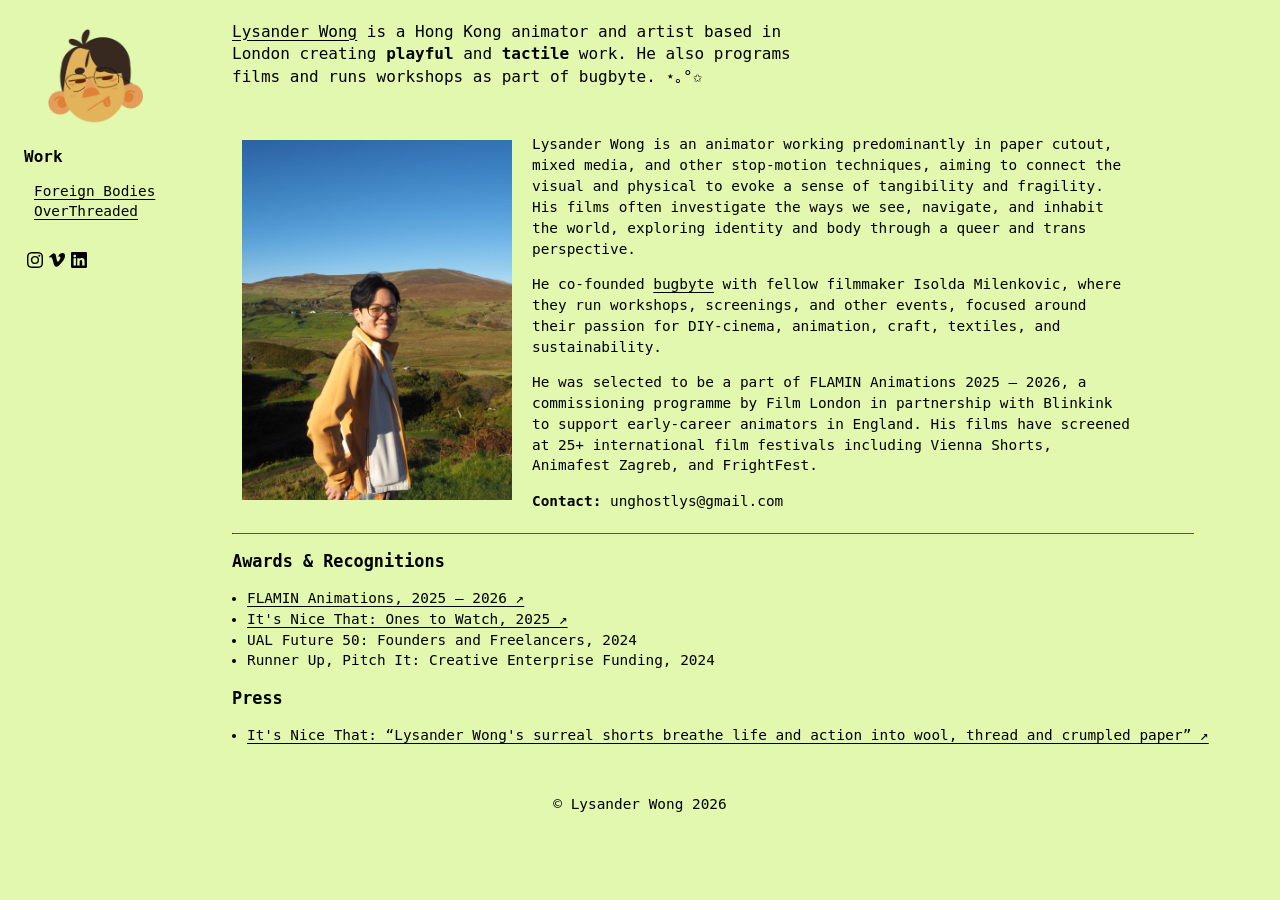
==== index.html @ e0de6a96 "Update index.html" ====
<!DOCTYPE html>
<html>
<head>
<meta charset="UTF-8"> 
<meta name="viewport" content="width=device-width, initial-scale=1">

<title>lysander wong</title>

<link rel="stylesheet" type="text/css" href="styles.css"> 

<!--bootstrap icons-->
<link rel="stylesheet" href="https://cdn.jsdelivr.net/npm/bootstrap-icons@1.13.1/font/bootstrap-icons.min.css">

<link rel="icon" type="image/png" sizes="32x32" href="../images/icon.png">
  
</head>

<div class="nav">
  <a href="javascript:void(0);" class="icon" onclick="myNavFunction()">
    <svg xmlns="http://www.w3.org/2000/svg" width="36" height="36" fill="currentColor" class="bi bi-list" viewBox="0 0 16 16">
      <path fill-rule="evenodd" d="M2.5 12a.5.5 0 0 1 .5-.5h10a.5.5 0 0 1 0 1H3a.5.5 0 0 1-.5-.5m0-4a.5.5 0 0 1 .5-.5h10a.5.5 0 0 1 0 1H3a.5.5 0 0 1-.5-.5m0-4a.5.5 0 0 1 .5-.5h10a.5.5 0 0 1 0 1H3a.5.5 0 0 1-.5-.5"/>
    </svg>
  </a>  
  <nav id="navLinks">
        <a href="/index.html"><img class="nav-image" src="images/icon.png"></a>
        <p class="navparent underline">Work</p>
        <ul class="projects">
            <li><a  class="underline" href="work/foreignbodies.html">Foreign Bodies</a></li>
            <li><a  class="underline" href="work/overthreaded.html">OverThreaded</a></li>
        </ul> 
        <!-- <a class="underline" href="/index.html">About</a> -->
        <br>
        <div class="social-icons">
          <a class="nav-icons" href="https://www.instagram.com/lysander_wong/">
            <svg xmlns="http://www.w3.org/2000/svg" width="16" height="16" fill="currentColor" class="bi bi-instagram" viewBox="0 0 16 16">
              <path d="M8 0C5.829 0 5.556.01 4.703.048 3.85.088 3.269.222 2.76.42a3.9 3.9 0 0 0-1.417.923A3.9 3.9 0 0 0 .42 2.76C.222 3.268.087 3.85.048 4.7.01 5.555 0 5.827 0 8.001c0 2.172.01 2.444.048 3.297.04.852.174 1.433.372 1.942.205.526.478.972.923 1.417.444.445.89.719 1.416.923.51.198 1.09.333 1.942.372C5.555 15.99 5.827 16 8 16s2.444-.01 3.298-.048c.851-.04 1.434-.174 1.943-.372a3.9 3.9 0 0 0 1.416-.923c.445-.445.718-.891.923-1.417.197-.509.332-1.09.372-1.942C15.99 10.445 16 10.173 16 8s-.01-2.445-.048-3.299c-.04-.851-.175-1.433-.372-1.941a3.9 3.9 0 0 0-.923-1.417A3.9 3.9 0 0 0 13.24.42c-.51-.198-1.092-.333-1.943-.372C10.443.01 10.172 0 7.998 0zm-.717 1.442h.718c2.136 0 2.389.007 3.232.046.78.035 1.204.166 1.486.275.373.145.64.319.92.599s.453.546.598.92c.11.281.24.705.275 1.485.039.843.047 1.096.047 3.231s-.008 2.389-.047 3.232c-.035.78-.166 1.203-.275 1.485a2.5 2.5 0 0 1-.599.919c-.28.28-.546.453-.92.598-.28.11-.704.24-1.485.276-.843.038-1.096.047-3.232.047s-2.39-.009-3.233-.047c-.78-.036-1.203-.166-1.485-.276a2.5 2.5 0 0 1-.92-.598 2.5 2.5 0 0 1-.6-.92c-.109-.281-.24-.705-.275-1.485-.038-.843-.046-1.096-.046-3.233s.008-2.388.046-3.231c.036-.78.166-1.204.276-1.486.145-.373.319-.64.599-.92s.546-.453.92-.598c.282-.11.705-.24 1.485-.276.738-.034 1.024-.044 2.515-.045zm4.988 1.328a.96.96 0 1 0 0 1.92.96.96 0 0 0 0-1.92m-4.27 1.122a4.109 4.109 0 1 0 0 8.217 4.109 4.109 0 0 0 0-8.217m0 1.441a2.667 2.667 0 1 1 0 5.334 2.667 2.667 0 0 1 0-5.334"/>
            </svg>
          </a>
          <a class="nav-icons" href="https://vimeo.com/lysanderwong">
            <svg xmlns="http://www.w3.org/2000/svg" width="16" height="16" fill="currentColor" class="bi bi-vimeo" viewBox="0 0 16 16">
              <path d="M15.992 4.204q-.106 2.334-3.262 6.393-3.263 4.243-5.522 4.243-1.4 0-2.367-2.583L3.55 7.523Q2.83 4.939 2.007 4.94q-.178.001-1.254.754L0 4.724a210 210 0 0 0 2.334-2.081q1.581-1.364 2.373-1.437 1.865-.185 2.298 2.553.466 2.952.646 3.666.54 2.447 1.186 2.445.5 0 1.508-1.587 1.006-1.587 1.077-2.415.144-1.37-1.077-1.37a3 3 0 0 0-1.185.261q1.183-3.86 4.508-3.756 2.466.075 2.324 3.2z"/>
            </svg>
          </a>
          <a class="nav-icons" href="https://www.linkedin.com/in/lysander-wong/">
            <svg xmlns="http://www.w3.org/2000/svg" width="16" height="16" fill="currentColor" class="bi bi-linkedin" viewBox="0 0 16 16">
              <path d="M0 1.146C0 .513.526 0 1.175 0h13.65C15.474 0 16 .513 16 1.146v13.708c0 .633-.526 1.146-1.175 1.146H1.175C.526 16 0 15.487 0 14.854zm4.943 12.248V6.169H2.542v7.225zm-1.2-8.212c.837 0 1.358-.554 1.358-1.248-.015-.709-.52-1.248-1.342-1.248S2.4 3.226 2.4 3.934c0 .694.521 1.248 1.327 1.248zm4.908 8.212V9.359c0-.216.016-.432.08-.586.173-.431.568-.878 1.232-.878.869 0 1.216.662 1.216 1.634v3.865h2.401V9.25c0-2.22-1.184-3.252-2.764-3.252-1.274 0-1.845.7-2.165 1.193v.025h-.016l.016-.025V6.169h-2.4c.03.678 0 7.225 0 7.225z"/>
            </svg>
          </a>
        </div>
  </nav>
</div>

<body>

<header class="header-paragraph main">
    <a class="underline" href="/index.html">Lysander Wong</a> is a Hong Kong animator and artist based in London creating <strong>playful</strong> and <strong>tactile</strong> work. He also programs films and runs workshops as part of bugbyte. ⋆｡°✩   
</header>

<br></br>

<div class="main">
  <div class="row">
    <div class="column leftcontent">
      <img class="bio-pic" src="images/bio.jpg">
    </div>
      <div class="column rightcontent">
        <p>Lysander Wong is an animator working predominantly in paper cutout, mixed media, and other stop-motion techniques, aiming to connect the visual and physical to evoke a sense of tangibility and fragility. His films often investigate the ways we see, navigate, and inhabit the world, exploring identity and body through a queer and trans perspective. </p>
        <p>He co-founded <a class="underline" href="https://bugbyte.studio/">bugbyte</a> with fellow filmmaker Isolda Milenkovic, where they run workshops, screenings, and other events, focused around their passion for DIY-cinema, animation, craft, textiles, and sustainability.</p>
        <p>He was selected to be a part of FLAMIN Animations 2025 &ndash; 2026, a commissioning programme by Film London in partnership with Blinkink to support early-career animators in England. His films have screened at 25+ international film festivals including Vienna Shorts, Animafest Zagreb, and FrightFest. </p>
        <p><strong>Contact:</strong> unghostlys@gmail.com</p>
      </div>
  </div>
  <hr class="linebreak">

  <h3>Awards &amp; Recognitions</h3>
  <ul class="awards">
    <li><a class="underline" targer="_blank" href="https://filmlondon.org.uk/flamin/flamin-animations/2025-2026">FLAMIN Animations, 2025 &ndash; 2026 ↗</a></li>    
    <li><a class="underline" target="_blank" href="https://www.itsnicethat.com/ones-to-watch-2025-showcase/lysander-wong">It&apos;s Nice That: Ones to Watch, 2025 ↗</a></li>
    <li>UAL Future 50: Founders and Freelancers, 2024</li>
    <li>Runner Up,  Pitch It: Creative Enterprise Funding, 2024</li>
  </ul>

  <h3>Press</h3>
  <ul class="awards">
    <li><a class="underline" target="_blank" href="https://www.itsnicethat.com/articles/lysander-wong-animation-ones-to-watch-discover-081225">It&apos;s Nice That: &ldquo;Lysander Wong&apos;s surreal shorts breathe life and action into wool, thread and crumpled paper&rdquo; ↗</a></li>
  </ul>

</div>

<script>
  function myNavFunction() {
    var x = document.getElementById("navLinks");
    if (x.style.display === "block") {
      x.style.display = "none";
    } else {
      x.style.display = "block";
    }
  }

  window.addEventListener("resize", function() {
    var x = document.getElementById("navLinks");
    if (document.documentElement.clientWidth > 670) {
      x.style.display = "block";
    } else {
      x.style.display = "none";
    }
  }, true);


</script>

</body>

<footer class="footer-text">
    <p>&copy;&nbsp;Lysander Wong 2026</p>
</footer>

</html>
---- styles.css ----
/* FONTS */
.inconsolata-semiexpanded {
  font-family: "Inconsolata", monospace;
  font-optical-sizing: auto;
  font-weight: 400;
  font-style: normal;
  font-variation-settings:
    "wdth" 112.5;
}

/* HEADER & FOOTER*/

.header-paragraph {
  font-size: 1rem;
  line-height: 1.4;
  margin-top: 1.3rem;
  max-width: 600px;
}

footer {
  margin-top: 3rem;
}

.footer-text {
  display: block;
  text-align: center;
}

/* NAV */
.nav {
  height: 100%;
  width: 12rem; 
  position: fixed;
  z-index: 1;
  top: 0;
  left: 0;
  overflow-x: hidden;
  padding-top: 1.3rem;
  padding-left: 1.5rem;
}

.nav a {
  display: block; 
  font-size: 0.9rem;
  line-height: 1.4;
}

.nav .projects a {
  padding-left: 10px;
}

.nav a:active {
  text-decoration: none;
}

.nav .navparent {
  font-weight: 600;
  font-size: 1rem;
  display: block;
  line-height: 1;
}

.nav-image {
  width: 7rem;
  display: block;
  margin-left: 1rem; 
}

.nav-icons {
  position: relative;
  float: left; 
  margin: 0px 3px;
}

.nav a.icon {
  display: none;
}

/* LINKS */
a {
  color: black;
}

a.underline {
	text-decoration: underline;
	text-underline-offset: 3px;
}

.arrow-link {
	text-decoration: none;
}

a:hover {
	color: orangered;
}

/* HEADINGS & ELEMENTS */

ul {
	list-style: none;
	padding: 0;
}

p {
  line-height: 1.45;
}

h3 {
  font-weight: 600px;
}

hr {
  display: block;
  border-color: black;
  border-top: 1px;
}

li {
  line-height: 1.45;
}

.linebreak {
  max-width: 60rem;
  margin-left: 0px;
}

ul.awards {
  line-height: 1.45;
  list-style-type: disc;
  margin-left: 15px;
}

.centered {
  text-align: center;
}

.year {
  font-size: 0.7rem;
  font-weight: 700px;
  color: rgb(140, 156, 106);
}

/* MAIN */

.main {
  margin-left: 14rem;
  margin-right: 1rem;
}

body {
  font-family: "Inconsolata", monospace;
  font-size: 0.9rem;
  background-color: rgb(225, 248, 174);
}

.column {
  float: left;
}

.film-page-column {
  float: left;
}

.row:after {
  content: "";
  display: table;
  clear: both;
}

.leftcontent {
  width: 40%;
  max-width: 300px;
}

.rightcontent {
  width: 60%;
  max-width: 600px;
  /* padding-top: 10px; */
}

.bio-pic {
  display: block;
  width: 90%;
  max-width: 300px;
  padding: 20px 20px 20px 10px; 
}

.film-stills-main {
  width: 100%;
  max-width: 600px;
  display: block; 
}

.film-page {
  display: block;
}

.leftcontent-film {
  width: 50%;
  max-width: 600px;
}

.rightcontent-film {
  width: 45%;
  max-width: 500px;
  margin-left: 2.5rem;
  margin-top: 2.5rem;
}

li.selection-list {
  padding-bottom: 0.6em;
}


@media screen and (max-width: 1060px) {
  .film-page-column {
    width: 100%; 
  }
  .rightcontent-film {
    width: 100%;
    max-width: 600px;
    margin-left: 0px; 
    margin-top: 10px;
  }
}

@media screen and (max-width: 800px) {
  .column {
    width: 100%;
  }
  .leftcontent {
    max-width: none; 
  }
  .bio-pic {
    display: block;
    margin: auto;
  }
}

@media screen and (max-width: 670px) {
  .nav {
    width: 100%;
    height: auto; 
    position: relative;
    margin-top: -1rem;
  }
  .nav a {
    float: none;
    text-align: center;
  }
  #navLinks {
    display: none;
    margin-top: 45px;
  }
  .nav .navparent {
    display: none;
  }   
  .nav-image {
    display: none;
  }
  .main {
    margin-left: 1rem;
  }
  li {
    margin-bottom: 7px;
  }
  .social-icons a {
    width: 0.4rem; 
    /* float: left; */
    display: inline-block;
    padding: 0 0.4rem;
  }
  #navLinks div {
    position: relative;
    display: block;
    text-align: center;
  }
  .nav a.icon {
    display: block;
    float: left; 
  }
}
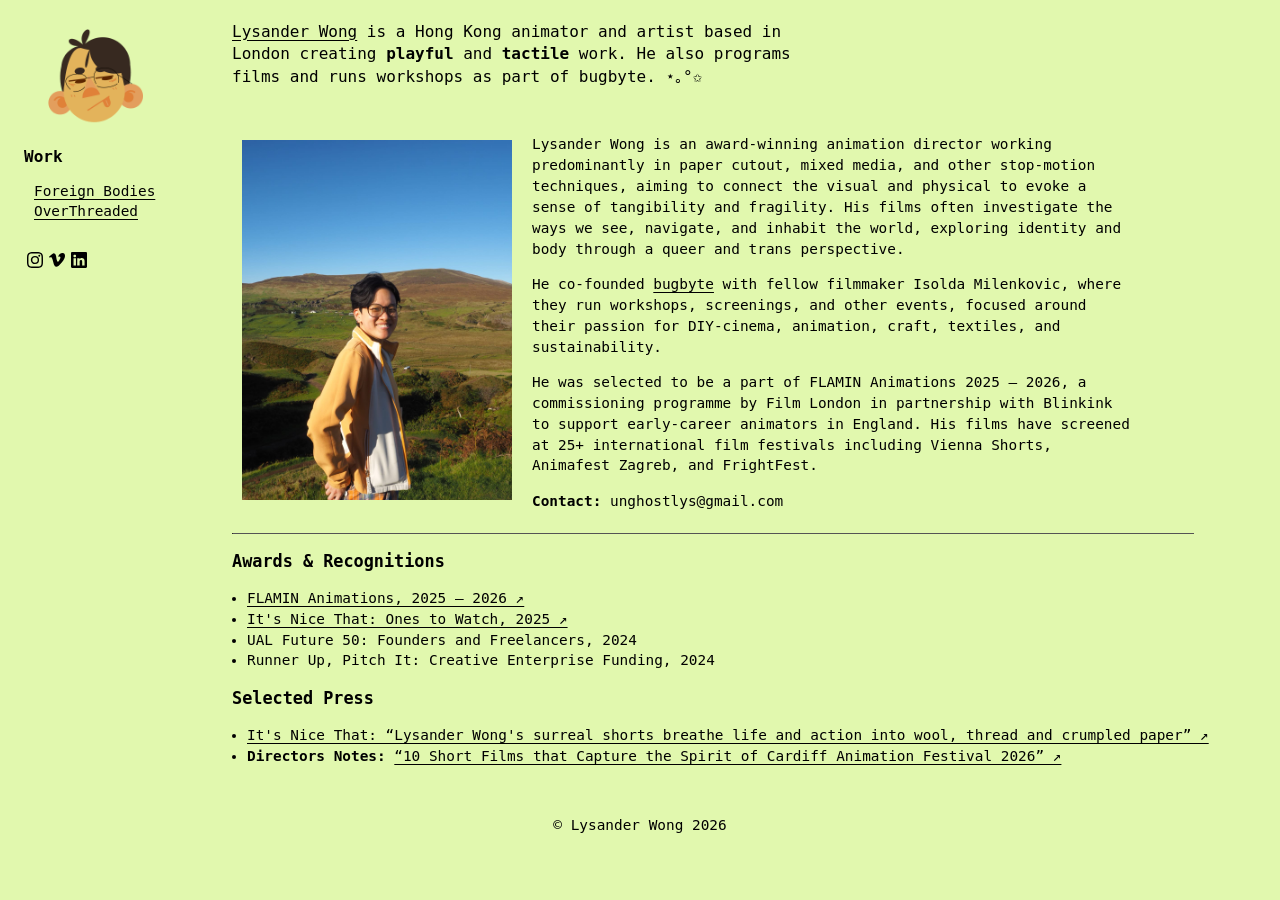
==== commit a35aca2c: "Update index.html" ====
--- a/index.html
+++ b/index.html
@@ -64,7 +64,7 @@
       <img class="bio-pic" src="images/bio.jpg">
     </div>
       <div class="column rightcontent">
-        <p>Lysander Wong is an animator working predominantly in paper cutout, mixed media, and other stop-motion techniques, aiming to connect the visual and physical to evoke a sense of tangibility and fragility. His films often investigate the ways we see, navigate, and inhabit the world, exploring identity and body through a queer and trans perspective. </p>
+        <p>Lysander Wong is an award-winning animation director working predominantly in paper cutout, mixed media, and other stop-motion techniques, aiming to connect the visual and physical to evoke a sense of tangibility and fragility. His films often investigate the ways we see, navigate, and inhabit the world, exploring identity and body through a queer and trans perspective. </p>
         <p>He co-founded <a class="underline" href="https://bugbyte.studio/">bugbyte</a> with fellow filmmaker Isolda Milenkovic, where they run workshops, screenings, and other events, focused around their passion for DIY-cinema, animation, craft, textiles, and sustainability.</p>
         <p>He was selected to be a part of FLAMIN Animations 2025 &ndash; 2026, a commissioning programme by Film London in partnership with Blinkink to support early-career animators in England. His films have screened at 25+ international film festivals including Vienna Shorts, Animafest Zagreb, and FrightFest. </p>
         <p><strong>Contact:</strong> unghostlys@gmail.com</p>
@@ -80,9 +80,10 @@
     <li>Runner Up,  Pitch It: Creative Enterprise Funding, 2024</li>
   </ul>
 
-  <h3>Press</h3>
+  <h3>Selected Press</h3>
   <ul class="awards">
     <li><a class="underline" target="_blank" href="https://www.itsnicethat.com/articles/lysander-wong-animation-ones-to-watch-discover-081225">It&apos;s Nice That: &ldquo;Lysander Wong&apos;s surreal shorts breathe life and action into wool, thread and crumpled paper&rdquo; ↗</a></li>
+    <li><b>Directors Notes:</b> <a class="underline" target="_blank" href="https://www.itsnicethat.com/articles/lysander-wong-animation-ones-to-watch-discover-081225">&ldquo;10 Short Films that Capture the Spirit of Cardiff Animation Festival 2026&rdquo; ↗</a></li>
   </ul>
 
 </div>
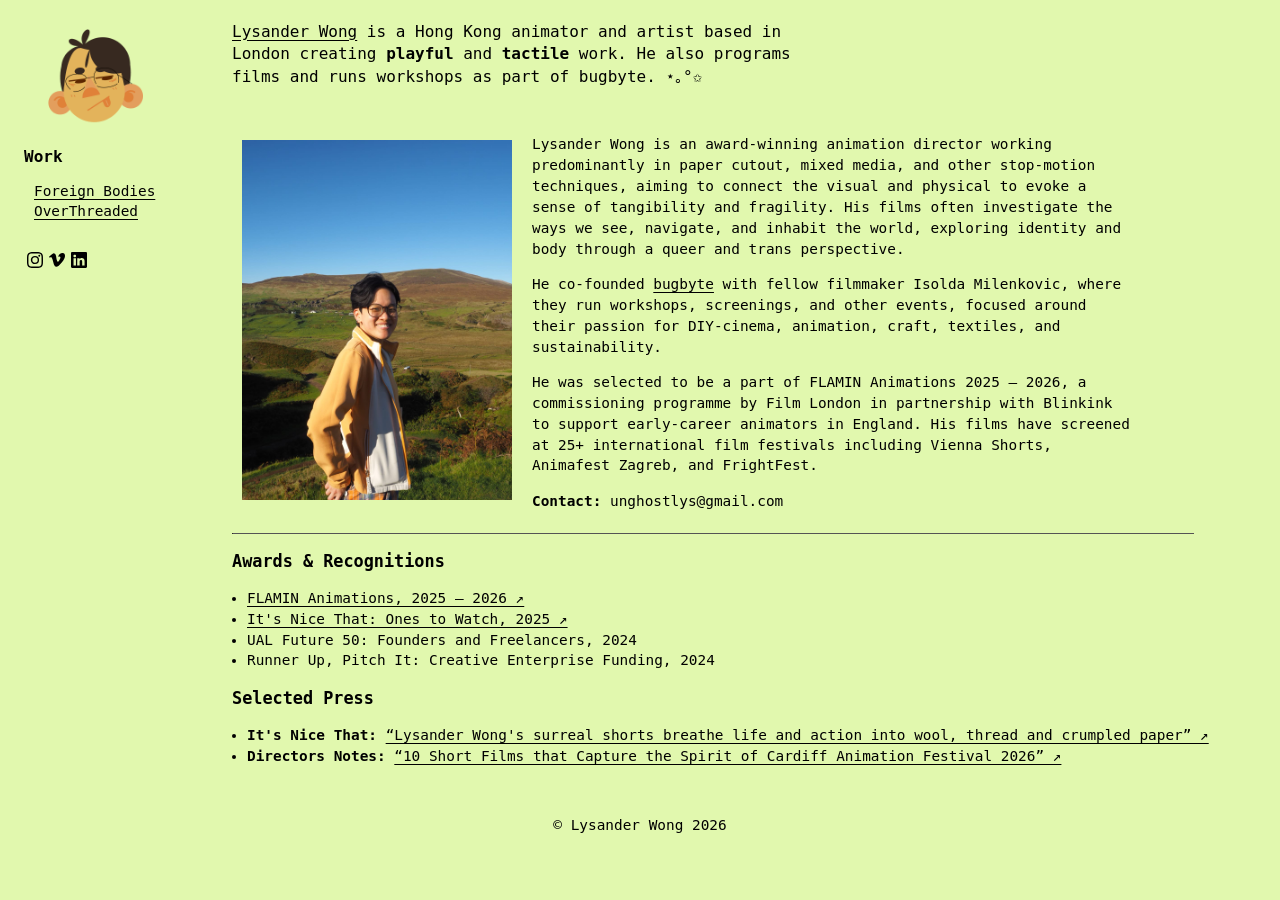
==== commit e11d335a: "Update index.html" ====
--- a/index.html
+++ b/index.html
@@ -82,7 +82,7 @@
 
   <h3>Selected Press</h3>
   <ul class="awards">
-    <li><a class="underline" target="_blank" href="https://www.itsnicethat.com/articles/lysander-wong-animation-ones-to-watch-discover-081225">It&apos;s Nice That: &ldquo;Lysander Wong&apos;s surreal shorts breathe life and action into wool, thread and crumpled paper&rdquo; ↗</a></li>
+    <li><b>It&apos;s Nice That:</b> <a class="underline" target="_blank" href="https://www.itsnicethat.com/articles/lysander-wong-animation-ones-to-watch-discover-081225">&ldquo;Lysander Wong&apos;s surreal shorts breathe life and action into wool, thread and crumpled paper&rdquo; ↗</a></li>
     <li><b>Directors Notes:</b> <a class="underline" target="_blank" href="https://www.itsnicethat.com/articles/lysander-wong-animation-ones-to-watch-discover-081225">&ldquo;10 Short Films that Capture the Spirit of Cardiff Animation Festival 2026&rdquo; ↗</a></li>
   </ul>
 
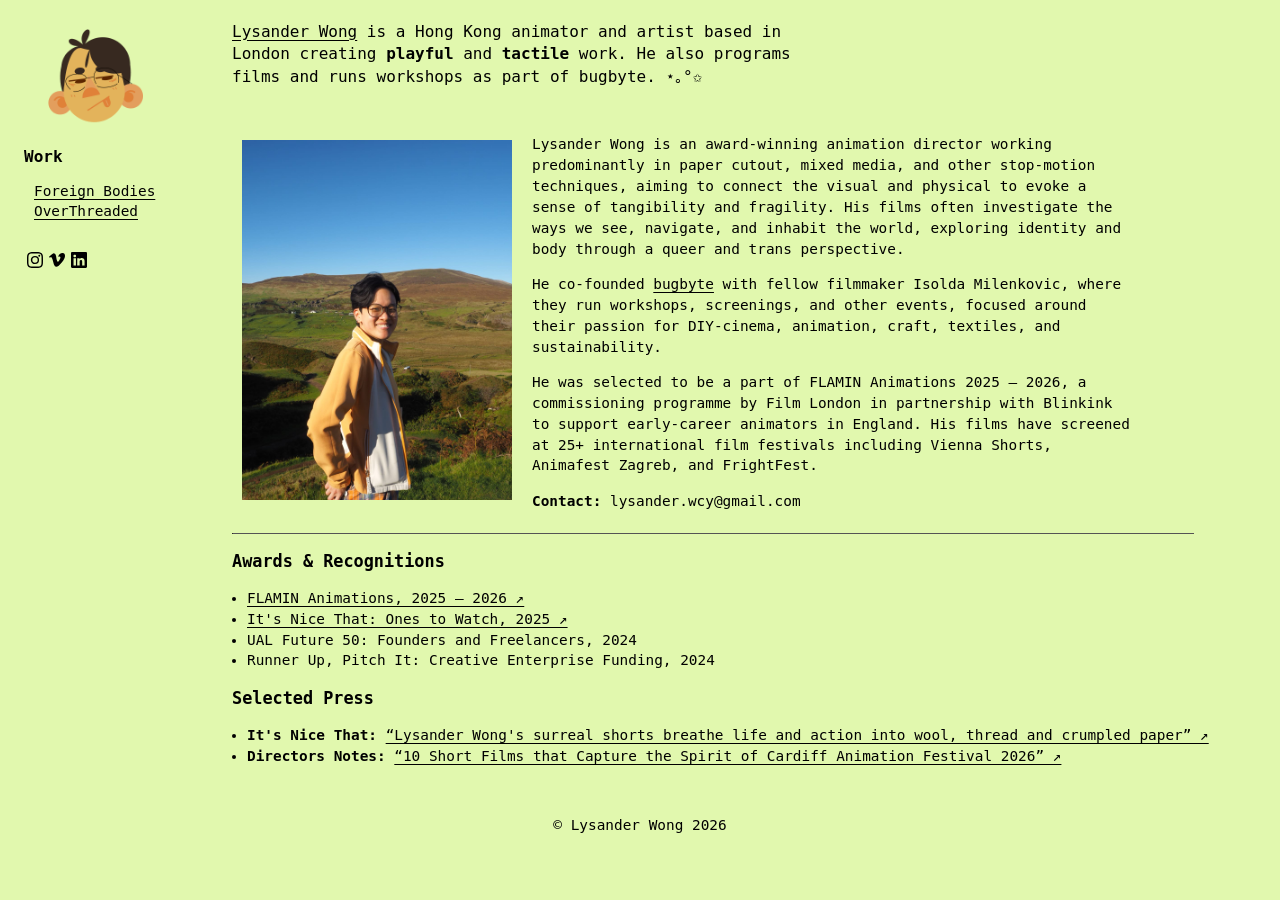
==== commit 6d45579c: "Update index.html" ====
--- a/index.html
+++ b/index.html
@@ -67,7 +67,7 @@
         <p>Lysander Wong is an award-winning animation director working predominantly in paper cutout, mixed media, and other stop-motion techniques, aiming to connect the visual and physical to evoke a sense of tangibility and fragility. His films often investigate the ways we see, navigate, and inhabit the world, exploring identity and body through a queer and trans perspective. </p>
         <p>He co-founded <a class="underline" href="https://bugbyte.studio/">bugbyte</a> with fellow filmmaker Isolda Milenkovic, where they run workshops, screenings, and other events, focused around their passion for DIY-cinema, animation, craft, textiles, and sustainability.</p>
         <p>He was selected to be a part of FLAMIN Animations 2025 &ndash; 2026, a commissioning programme by Film London in partnership with Blinkink to support early-career animators in England. His films have screened at 25+ international film festivals including Vienna Shorts, Animafest Zagreb, and FrightFest. </p>
-        <p><strong>Contact:</strong> unghostlys@gmail.com</p>
+        <p><strong>Contact:</strong> lysander.wcy@gmail.com</p>
       </div>
   </div>
   <hr class="linebreak">
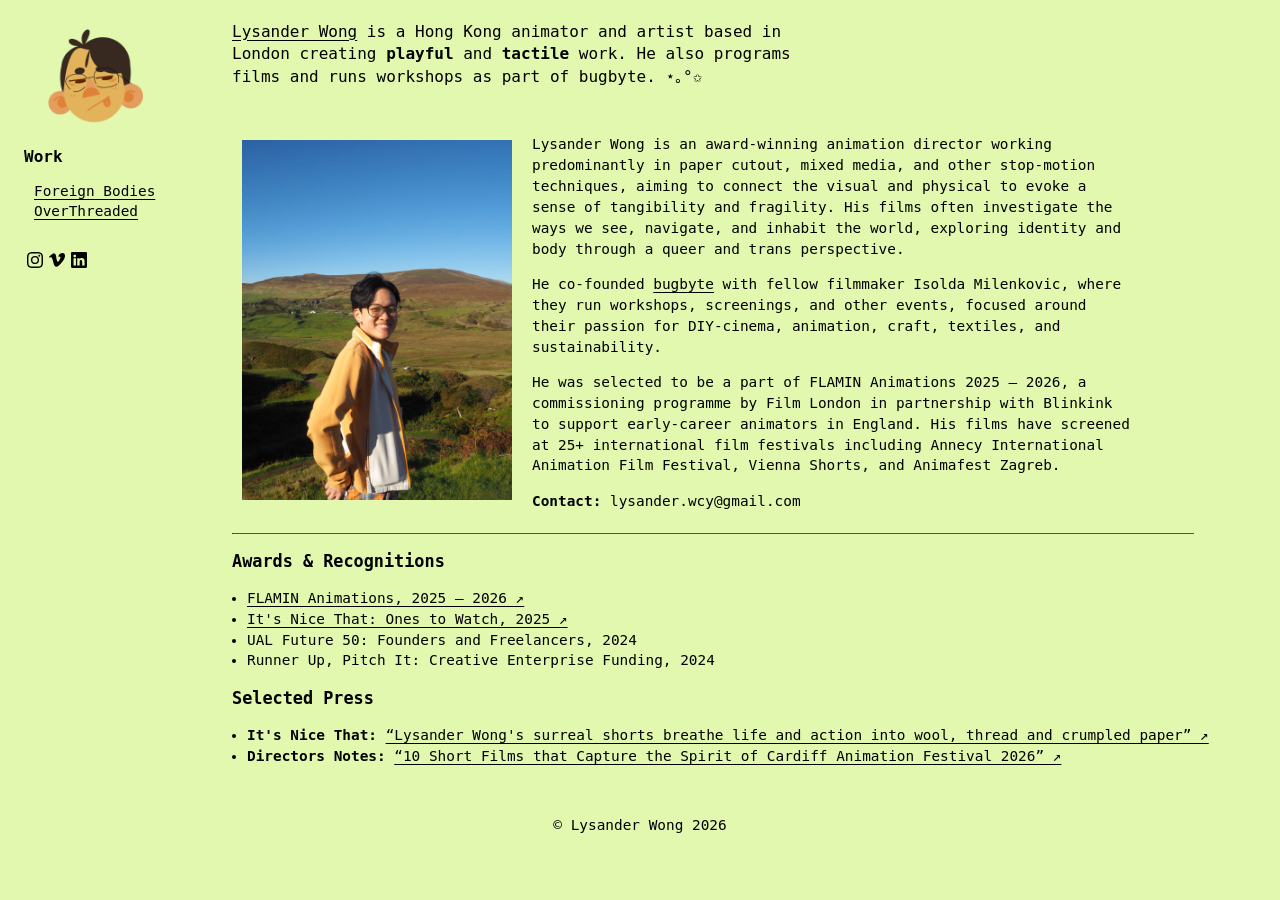
==== commit d2e096bb: "Update index.html" ====
--- a/index.html
+++ b/index.html
@@ -66,7 +66,7 @@
       <div class="column rightcontent">
         <p>Lysander Wong is an award-winning animation director working predominantly in paper cutout, mixed media, and other stop-motion techniques, aiming to connect the visual and physical to evoke a sense of tangibility and fragility. His films often investigate the ways we see, navigate, and inhabit the world, exploring identity and body through a queer and trans perspective. </p>
         <p>He co-founded <a class="underline" href="https://bugbyte.studio/">bugbyte</a> with fellow filmmaker Isolda Milenkovic, where they run workshops, screenings, and other events, focused around their passion for DIY-cinema, animation, craft, textiles, and sustainability.</p>
-        <p>He was selected to be a part of FLAMIN Animations 2025 &ndash; 2026, a commissioning programme by Film London in partnership with Blinkink to support early-career animators in England. His films have screened at 25+ international film festivals including Vienna Shorts, Animafest Zagreb, and FrightFest. </p>
+        <p>He was selected to be a part of FLAMIN Animations 2025 &ndash; 2026, a commissioning programme by Film London in partnership with Blinkink to support early-career animators in England. His films have screened at 25+ international film festivals including Annecy International Animation Film Festival, Vienna Shorts, and Animafest Zagreb. </p>
         <p><strong>Contact:</strong> lysander.wcy@gmail.com</p>
       </div>
   </div>
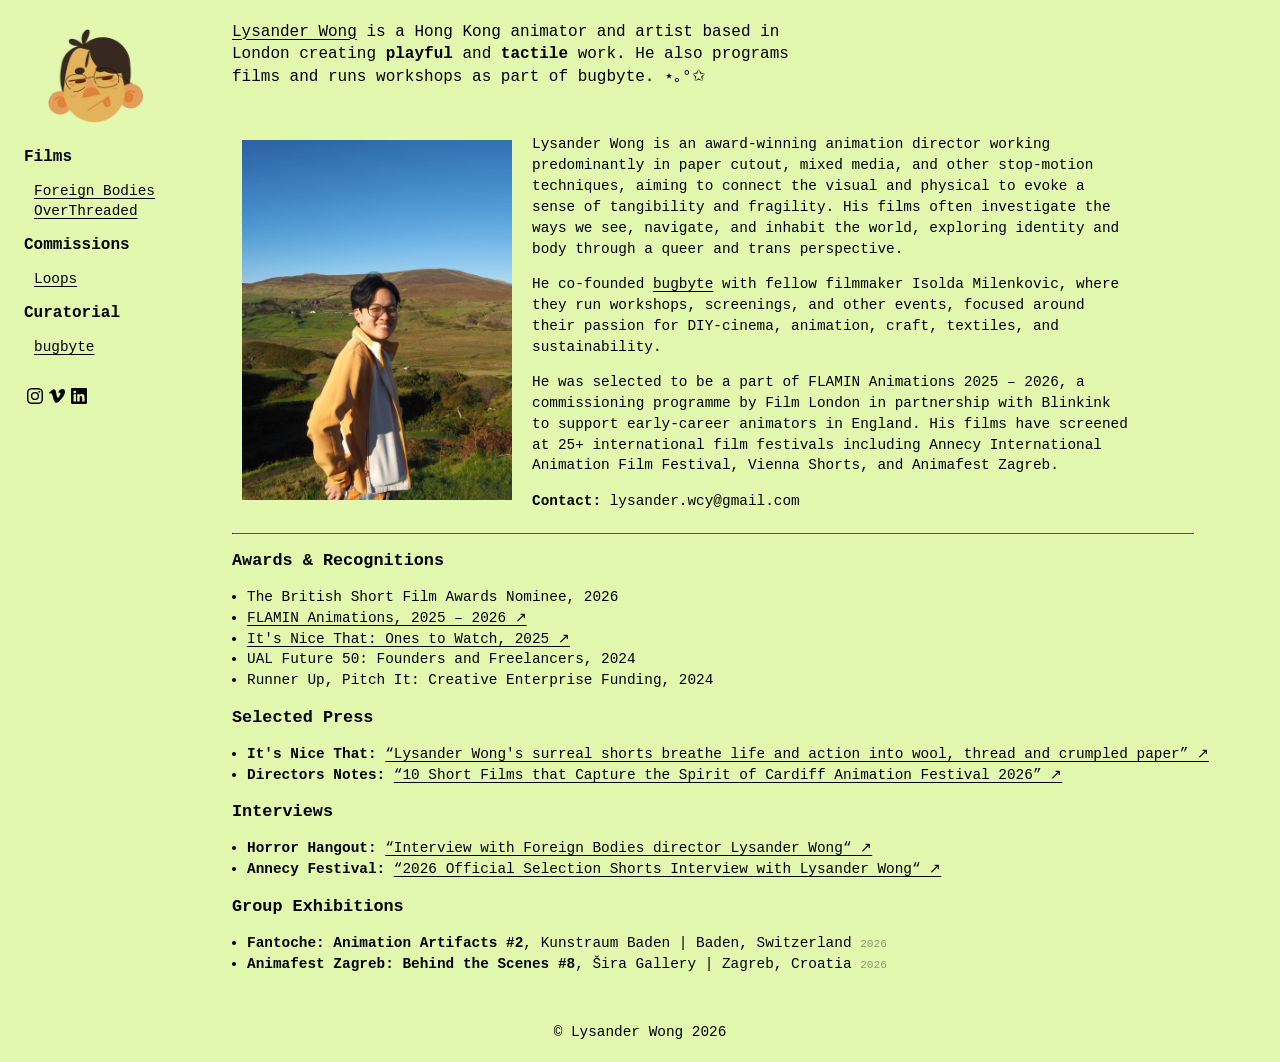
==== commit 03e174a1: "Update index.html" ====
--- a/index.html
+++ b/index.html
@@ -22,31 +22,39 @@
     </svg>
   </a>  
   <nav id="navLinks">
-        <a href="/index.html"><img class="nav-image" src="images/icon.png"></a>
-        <p class="navparent underline">Work</p>
-        <ul class="projects">
-            <li><a  class="underline" href="work/foreignbodies.html">Foreign Bodies</a></li>
-            <li><a  class="underline" href="work/overthreaded.html">OverThreaded</a></li>
-        </ul> 
-        <!-- <a class="underline" href="/index.html">About</a> -->
-        <br>
-        <div class="social-icons">
-          <a class="nav-icons" href="https://www.instagram.com/lysander_wong/">
-            <svg xmlns="http://www.w3.org/2000/svg" width="16" height="16" fill="currentColor" class="bi bi-instagram" viewBox="0 0 16 16">
-              <path d="M8 0C5.829 0 5.556.01 4.703.048 3.85.088 3.269.222 2.76.42a3.9 3.9 0 0 0-1.417.923A3.9 3.9 0 0 0 .42 2.76C.222 3.268.087 3.85.048 4.7.01 5.555 0 5.827 0 8.001c0 2.172.01 2.444.048 3.297.04.852.174 1.433.372 1.942.205.526.478.972.923 1.417.444.445.89.719 1.416.923.51.198 1.09.333 1.942.372C5.555 15.99 5.827 16 8 16s2.444-.01 3.298-.048c.851-.04 1.434-.174 1.943-.372a3.9 3.9 0 0 0 1.416-.923c.445-.445.718-.891.923-1.417.197-.509.332-1.09.372-1.942C15.99 10.445 16 10.173 16 8s-.01-2.445-.048-3.299c-.04-.851-.175-1.433-.372-1.941a3.9 3.9 0 0 0-.923-1.417A3.9 3.9 0 0 0 13.24.42c-.51-.198-1.092-.333-1.943-.372C10.443.01 10.172 0 7.998 0zm-.717 1.442h.718c2.136 0 2.389.007 3.232.046.78.035 1.204.166 1.486.275.373.145.64.319.92.599s.453.546.598.92c.11.281.24.705.275 1.485.039.843.047 1.096.047 3.231s-.008 2.389-.047 3.232c-.035.78-.166 1.203-.275 1.485a2.5 2.5 0 0 1-.599.919c-.28.28-.546.453-.92.598-.28.11-.704.24-1.485.276-.843.038-1.096.047-3.232.047s-2.39-.009-3.233-.047c-.78-.036-1.203-.166-1.485-.276a2.5 2.5 0 0 1-.92-.598 2.5 2.5 0 0 1-.6-.92c-.109-.281-.24-.705-.275-1.485-.038-.843-.046-1.096-.046-3.233s.008-2.388.046-3.231c.036-.78.166-1.204.276-1.486.145-.373.319-.64.599-.92s.546-.453.92-.598c.282-.11.705-.24 1.485-.276.738-.034 1.024-.044 2.515-.045zm4.988 1.328a.96.96 0 1 0 0 1.92.96.96 0 0 0 0-1.92m-4.27 1.122a4.109 4.109 0 1 0 0 8.217 4.109 4.109 0 0 0 0-8.217m0 1.441a2.667 2.667 0 1 1 0 5.334 2.667 2.667 0 0 1 0-5.334"/>
-            </svg>
-          </a>
-          <a class="nav-icons" href="https://vimeo.com/lysanderwong">
-            <svg xmlns="http://www.w3.org/2000/svg" width="16" height="16" fill="currentColor" class="bi bi-vimeo" viewBox="0 0 16 16">
-              <path d="M15.992 4.204q-.106 2.334-3.262 6.393-3.263 4.243-5.522 4.243-1.4 0-2.367-2.583L3.55 7.523Q2.83 4.939 2.007 4.94q-.178.001-1.254.754L0 4.724a210 210 0 0 0 2.334-2.081q1.581-1.364 2.373-1.437 1.865-.185 2.298 2.553.466 2.952.646 3.666.54 2.447 1.186 2.445.5 0 1.508-1.587 1.006-1.587 1.077-2.415.144-1.37-1.077-1.37a3 3 0 0 0-1.185.261q1.183-3.86 4.508-3.756 2.466.075 2.324 3.2z"/>
-            </svg>
-          </a>
-          <a class="nav-icons" href="https://www.linkedin.com/in/lysander-wong/">
-            <svg xmlns="http://www.w3.org/2000/svg" width="16" height="16" fill="currentColor" class="bi bi-linkedin" viewBox="0 0 16 16">
-              <path d="M0 1.146C0 .513.526 0 1.175 0h13.65C15.474 0 16 .513 16 1.146v13.708c0 .633-.526 1.146-1.175 1.146H1.175C.526 16 0 15.487 0 14.854zm4.943 12.248V6.169H2.542v7.225zm-1.2-8.212c.837 0 1.358-.554 1.358-1.248-.015-.709-.52-1.248-1.342-1.248S2.4 3.226 2.4 3.934c0 .694.521 1.248 1.327 1.248zm4.908 8.212V9.359c0-.216.016-.432.08-.586.173-.431.568-.878 1.232-.878.869 0 1.216.662 1.216 1.634v3.865h2.401V9.25c0-2.22-1.184-3.252-2.764-3.252-1.274 0-1.845.7-2.165 1.193v.025h-.016l.016-.025V6.169h-2.4c.03.678 0 7.225 0 7.225z"/>
-            </svg>
-          </a>
-        </div>
+    <a href="https://lysanderwong.com/index.html"><img class="nav-image" src="/images/icon.png"></a>
+    <p class="navparent underline">Films</p>
+    <ul class="projects">
+      <li><a class="underline" href="https://lysanderwong.com/work/foreignbodies.html">Foreign Bodies</a></li>
+      <li><a class="underline" href="https://lysanderwong.com/work/overthreaded.html">OverThreaded</a></li>
+    </ul> 
+    <p class="navparent underline">Commissions</p>
+    <ul class="projects">
+      <li><a class="underline" href="https://lysanderwong.com/work/bugbyte.html">Loops</a></li>
+    </ul> 
+    <p class="navparent underline">Curatorial</p>
+    <ul class="projects">
+      <li><a class="underline" href="https://lysanderwong.com/work/bugbyte.html">bugbyte</a></li>
+    </ul> 
+    <!-- <a class="underline" href="/index.html">About</a> -->
+    <br>
+    <div class="social-icons">
+      <a class="nav-icons" href="https://www.instagram.com/lysander_wong/">
+        <svg xmlns="http://www.w3.org/2000/svg" width="16" height="16" fill="currentColor" class="bi bi-instagram" viewBox="0 0 16 16">
+          <path d="M8 0C5.829 0 5.556.01 4.703.048 3.85.088 3.269.222 2.76.42a3.9 3.9 0 0 0-1.417.923A3.9 3.9 0 0 0 .42 2.76C.222 3.268.087 3.85.048 4.7.01 5.555 0 5.827 0 8.001c0 2.172.01 2.444.048 3.297.04.852.174 1.433.372 1.942.205.526.478.972.923 1.417.444.445.89.719 1.416.923.51.198 1.09.333 1.942.372C5.555 15.99 5.827 16 8 16s2.444-.01 3.298-.048c.851-.04 1.434-.174 1.943-.372a3.9 3.9 0 0 0 1.416-.923c.445-.445.718-.891.923-1.417.197-.509.332-1.09.372-1.942C15.99 10.445 16 10.173 16 8s-.01-2.445-.048-3.299c-.04-.851-.175-1.433-.372-1.941a3.9 3.9 0 0 0-.923-1.417A3.9 3.9 0 0 0 13.24.42c-.51-.198-1.092-.333-1.943-.372C10.443.01 10.172 0 7.998 0zm-.717 1.442h.718c2.136 0 2.389.007 3.232.046.78.035 1.204.166 1.486.275.373.145.64.319.92.599s.453.546.598.92c.11.281.24.705.275 1.485.039.843.047 1.096.047 3.231s-.008 2.389-.047 3.232c-.035.78-.166 1.203-.275 1.485a2.5 2.5 0 0 1-.599.919c-.28.28-.546.453-.92.598-.28.11-.704.24-1.485.276-.843.038-1.096.047-3.232.047s-2.39-.009-3.233-.047c-.78-.036-1.203-.166-1.485-.276a2.5 2.5 0 0 1-.92-.598 2.5 2.5 0 0 1-.6-.92c-.109-.281-.24-.705-.275-1.485-.038-.843-.046-1.096-.046-3.233s.008-2.388.046-3.231c.036-.78.166-1.204.276-1.486.145-.373.319-.64.599-.92s.546-.453.92-.598c.282-.11.705-.24 1.485-.276.738-.034 1.024-.044 2.515-.045zm4.988 1.328a.96.96 0 1 0 0 1.92.96.96 0 0 0 0-1.92m-4.27 1.122a4.109 4.109 0 1 0 0 8.217 4.109 4.109 0 0 0 0-8.217m0 1.441a2.667 2.667 0 1 1 0 5.334 2.667 2.667 0 0 1 0-5.334"/>
+        </svg>
+      </a>
+      <a class="nav-icons" href="https://vimeo.com/lysanderwong">
+        <svg xmlns="http://www.w3.org/2000/svg" width="16" height="16" fill="currentColor" class="bi bi-vimeo" viewBox="0 0 16 16">
+          <path d="M15.992 4.204q-.106 2.334-3.262 6.393-3.263 4.243-5.522 4.243-1.4 0-2.367-2.583L3.55 7.523Q2.83 4.939 2.007 4.94q-.178.001-1.254.754L0 4.724a210 210 0 0 0 2.334-2.081q1.581-1.364 2.373-1.437 1.865-.185 2.298 2.553.466 2.952.646 3.666.54 2.447 1.186 2.445.5 0 1.508-1.587 1.006-1.587 1.077-2.415.144-1.37-1.077-1.37a3 3 0 0 0-1.185.261q1.183-3.86 4.508-3.756 2.466.075 2.324 3.2z"/>
+        </svg>
+      </a>
+      <a class="nav-icons" href="https://www.linkedin.com/in/lysander-wong/">
+        <svg xmlns="http://www.w3.org/2000/svg" width="16" height="16" fill="currentColor" class="bi bi-linkedin" viewBox="0 0 16 16">
+          <path d="M0 1.146C0 .513.526 0 1.175 0h13.65C15.474 0 16 .513 16 1.146v13.708c0 .633-.526 1.146-1.175 1.146H1.175C.526 16 0 15.487 0 14.854zm4.943 12.248V6.169H2.542v7.225zm-1.2-8.212c.837 0 1.358-.554 1.358-1.248-.015-.709-.52-1.248-1.342-1.248S2.4 3.226 2.4 3.934c0 .694.521 1.248 1.327 1.248zm4.908 8.212V9.359c0-.216.016-.432.08-.586.173-.431.568-.878 1.232-.878.869 0 1.216.662 1.216 1.634v3.865h2.401V9.25c0-2.22-1.184-3.252-2.764-3.252-1.274 0-1.845.7-2.165 1.193v.025h-.016l.016-.025V6.169h-2.4c.03.678 0 7.225 0 7.225z"/>
+        </svg>
+      </a>
+    </div>
   </nav>
 </div>
 
@@ -74,6 +82,7 @@
 
   <h3>Awards &amp; Recognitions</h3>
   <ul class="awards">
+    <li>The British Short Film Awards Nominee, 2026</li>    
     <li><a class="underline" targer="_blank" href="https://filmlondon.org.uk/flamin/flamin-animations/2025-2026">FLAMIN Animations, 2025 &ndash; 2026 ↗</a></li>    
     <li><a class="underline" target="_blank" href="https://www.itsnicethat.com/ones-to-watch-2025-showcase/lysander-wong">It&apos;s Nice That: Ones to Watch, 2025 ↗</a></li>
     <li>UAL Future 50: Founders and Freelancers, 2024</li>
@@ -86,6 +95,18 @@
     <li><b>Directors Notes:</b> <a class="underline" target="_blank" href="https://www.itsnicethat.com/articles/lysander-wong-animation-ones-to-watch-discover-081225">&ldquo;10 Short Films that Capture the Spirit of Cardiff Animation Festival 2026&rdquo; ↗</a></li>
   </ul>
 
+  <h3>Interviews</h3>
+  <ul class="awards">
+    <li><b>Horror Hangout:</b> <a class="underline" target="_blank" href="https://www.youtube.com/watch?v=9RwdrUmfZ8M">&ldquo;Interview with Foreign Bodies director Lysander Wong&ldquo; ↗</a></li>
+    <li><b>Annecy Festival:</b> <a class="underline" target="_blank" href="https://www.youtube.com/watch?v=dhNWgn3Hh5Y&list=PLs3Yp0_HhfXUkA9ePChSAito0cOv039cE&index=84">&ldquo;2026 Official Selection Shorts Interview with Lysander Wong&ldquo; ↗</a></li>
+  </ul>
+
+  <h3>Group Exhibitions</h3>
+  <ul class="awards">
+    <li><b>Fantoche: Animation Artifacts #2</b>, Kunstraum Baden | Baden, Switzerland <span class="year">2026</span></li>
+    <li><b>Animafest Zagreb: Behind the Scenes #8</b>, Šira Gallery | Zagreb, Croatia <span class="year">2026</span></li>
+  </ul>
+  
 </div>
 
 <script>
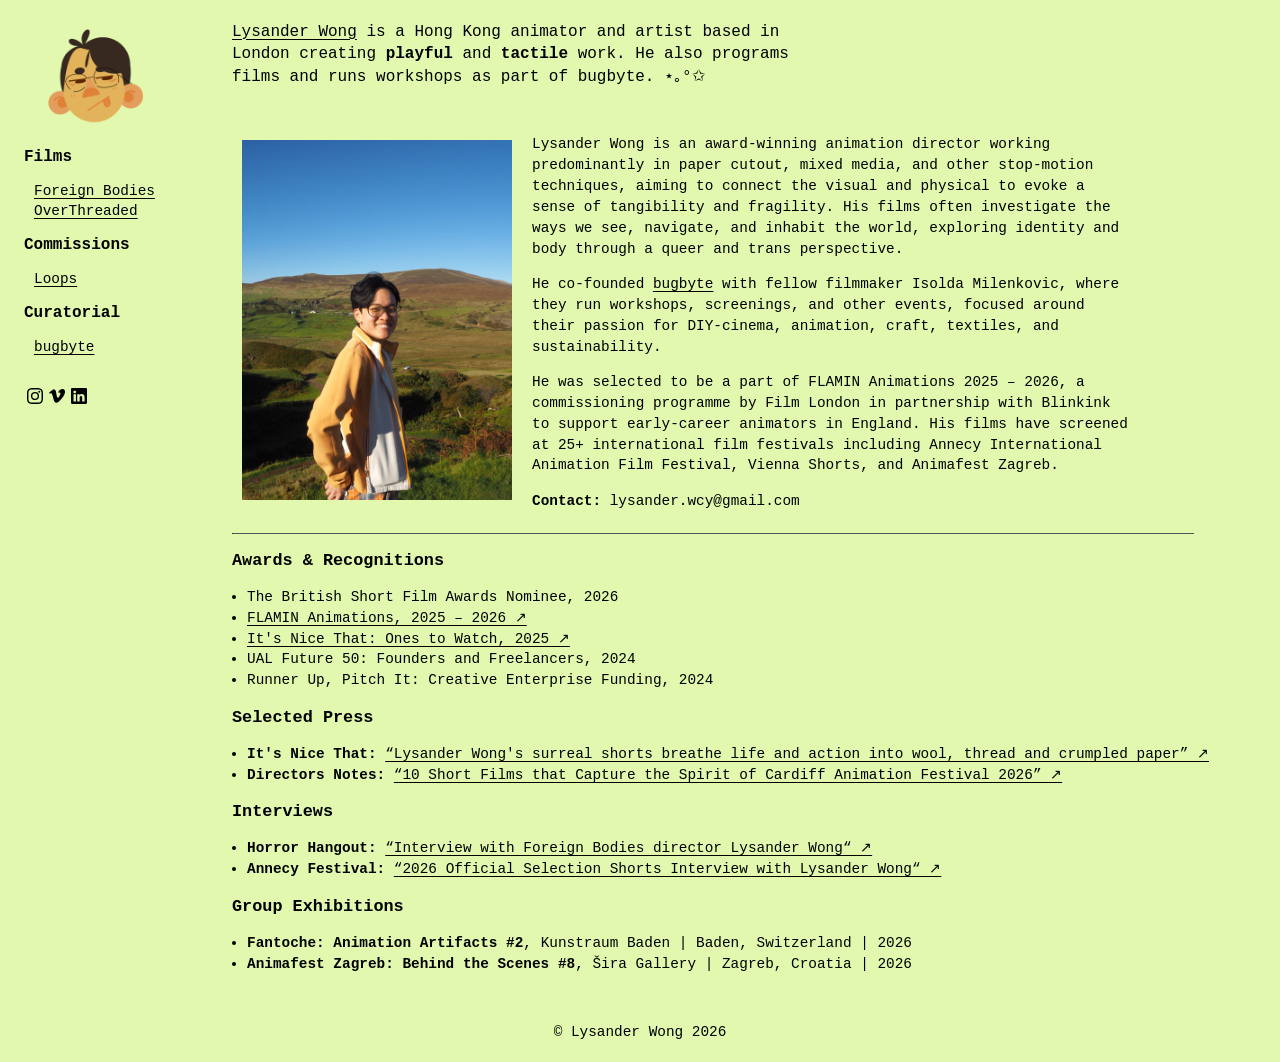
==== commit 3b1e5f73: "Update index.html" ====
--- a/index.html
+++ b/index.html
@@ -103,8 +103,8 @@
 
   <h3>Group Exhibitions</h3>
   <ul class="awards">
-    <li><b>Fantoche: Animation Artifacts #2</b>, Kunstraum Baden | Baden, Switzerland <span class="year">2026</span></li>
-    <li><b>Animafest Zagreb: Behind the Scenes #8</b>, Šira Gallery | Zagreb, Croatia <span class="year">2026</span></li>
+    <li><b>Fantoche: Animation Artifacts #2</b>, Kunstraum Baden | Baden, Switzerland | 2026</li>
+    <li><b>Animafest Zagreb: Behind the Scenes #8</b>, Šira Gallery | Zagreb, Croatia | 2026</li>
   </ul>
   
 </div>
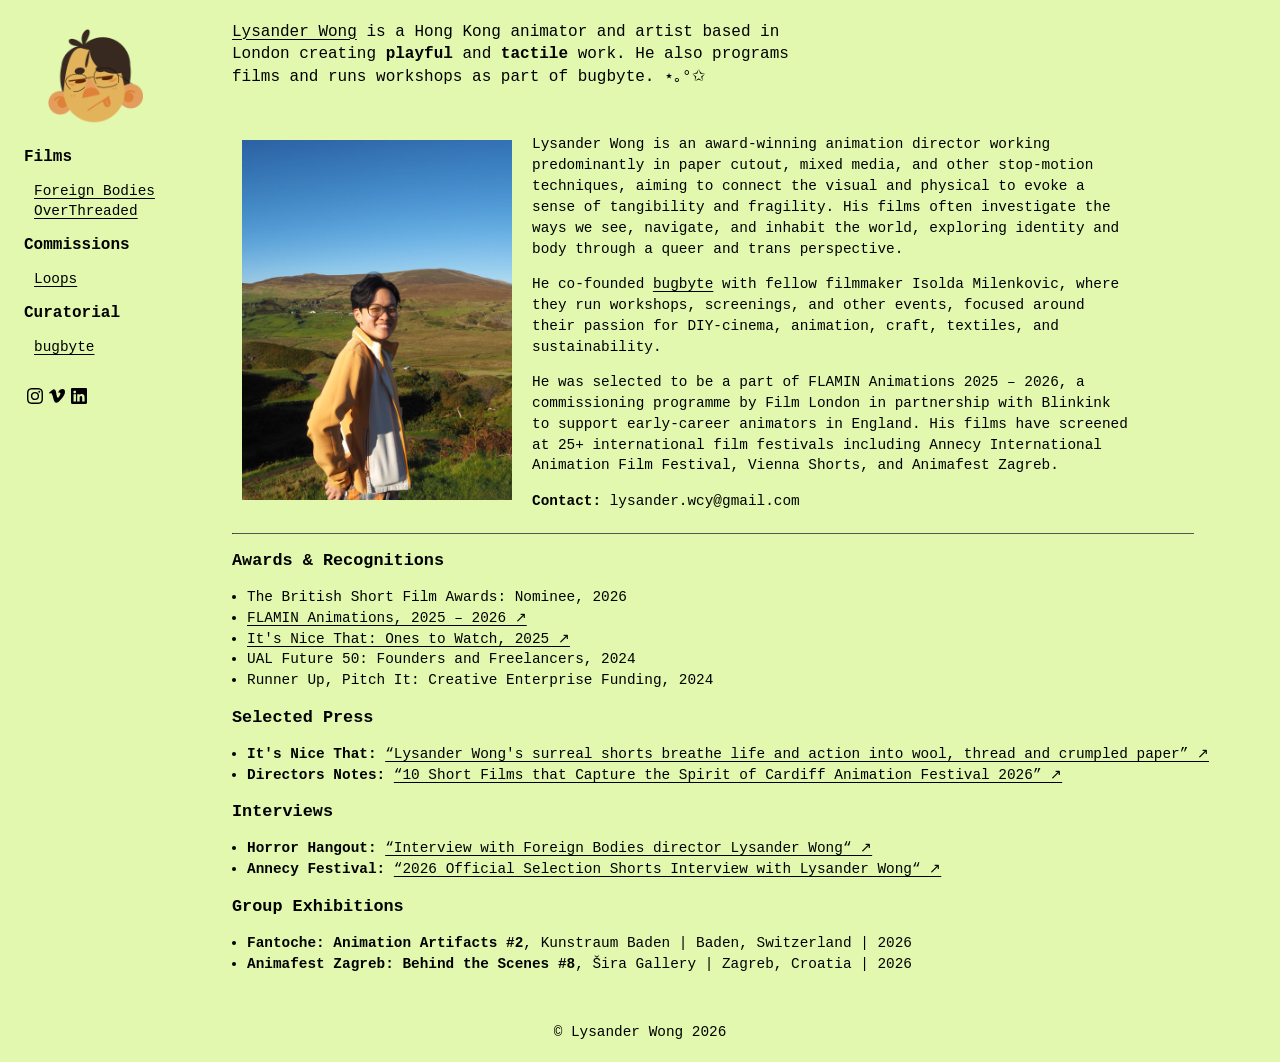
==== commit f15759c7: "Update index.html" ====
--- a/index.html
+++ b/index.html
@@ -30,7 +30,7 @@
     </ul> 
     <p class="navparent underline">Commissions</p>
     <ul class="projects">
-      <li><a class="underline" href="https://lysanderwong.com/work/bugbyte.html">Loops</a></li>
+      <li><a class="underline" href="https://lysanderwong.com/work/loops-email.html">Loops</a></li>
     </ul> 
     <p class="navparent underline">Curatorial</p>
     <ul class="projects">
@@ -82,7 +82,7 @@
 
   <h3>Awards &amp; Recognitions</h3>
   <ul class="awards">
-    <li>The British Short Film Awards Nominee, 2026</li>    
+    <li>The British Short Film Awards: Nominee, 2026</li>    
     <li><a class="underline" targer="_blank" href="https://filmlondon.org.uk/flamin/flamin-animations/2025-2026">FLAMIN Animations, 2025 &ndash; 2026 ↗</a></li>    
     <li><a class="underline" target="_blank" href="https://www.itsnicethat.com/ones-to-watch-2025-showcase/lysander-wong">It&apos;s Nice That: Ones to Watch, 2025 ↗</a></li>
     <li>UAL Future 50: Founders and Freelancers, 2024</li>
